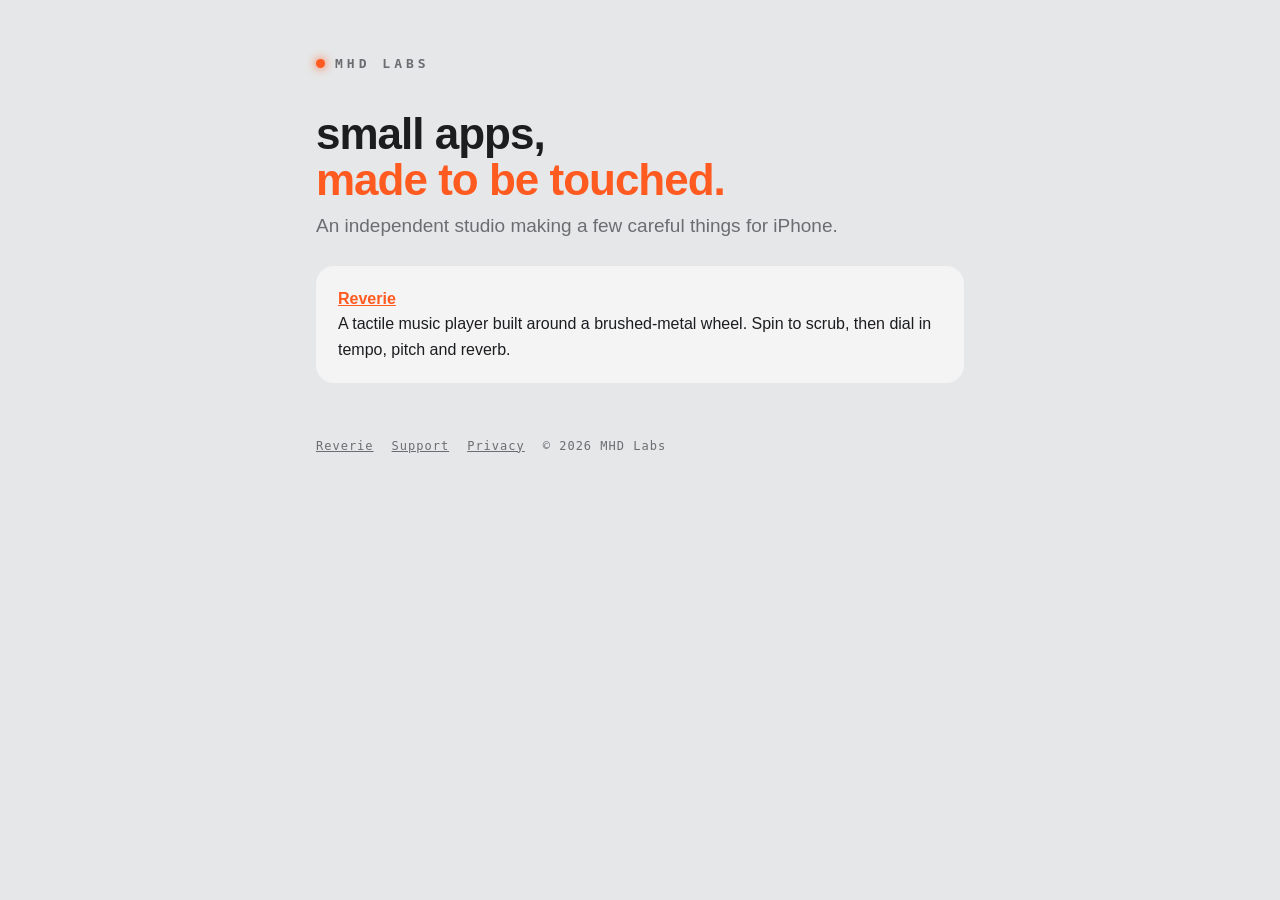
==== index.html @ e2fbaf2a "Add MHD Labs site with Reverie support and privacy pages Co-Authored-By: Claude Opus 5.5 <noreply@an" ====
<!doctype html><html lang="en"><head><meta charset="utf-8"><meta name="viewport" content="width=device-width,initial-scale=1"><link rel="stylesheet" href="/style.css"><title>MHD Labs</title><meta name="description" content="Small, tactile apps by MHD Labs."></head><body><main>
<a class="brand" href="/"><i></i>MHD Labs</a>
<h1>small apps,<br><em>made to be touched.</em></h1>
<p class="lede">An independent studio making a few careful things for iPhone.</p>
<div class="card"><div><b><a href="/reverie/">Reverie</a></b>A tactile music player built around a brushed-metal wheel. Spin to scrub, then dial in tempo, pitch and reverb.</div></div>
<footer><a href="/reverie/">Reverie</a><a href="/reverie/support">Support</a><a href="/reverie/privacy">Privacy</a><span>© 2026 MHD Labs</span></footer></main></body></html>
---- style.css ----
:root{--bg:#E6E7E8;--card:#F4F4F5;--ink:#1C1D1F;--dim:#6B6D70;--line:#D3D4D6;--accent:#FF5A1F}
@media (prefers-color-scheme:dark){:root{--bg:#141516;--card:#1E1F21;--ink:#ECEDED;--dim:#8A8C8F;--line:#2E3033}}
*{box-sizing:border-box}
body{margin:0;background:var(--bg);color:var(--ink);font:16px/1.6 -apple-system,BlinkMacSystemFont,"Helvetica Neue",sans-serif}
main{max-width:680px;margin:0 auto;padding:56px 16px 80px}
.brand{font:600 13px ui-monospace,"SF Mono",Menlo,monospace;letter-spacing:4px;text-transform:uppercase;color:var(--dim);display:flex;align-items:center;gap:10px;text-decoration:none}
.brand i{width:9px;height:9px;border-radius:50%;background:var(--accent);box-shadow:0 0 10px var(--accent)}
h1{font-size:44px;line-height:1.05;letter-spacing:-1px;margin:40px 0 8px}
h1 em{font-style:normal;color:var(--accent)}
h2{font:600 12px ui-monospace,"SF Mono",Menlo,monospace;letter-spacing:2px;text-transform:uppercase;color:var(--dim);margin:40px 0 8px}
p,li{color:var(--ink)}
.lede{font-size:19px;color:var(--dim);margin-top:0}
.card{background:var(--card);border-radius:18px;padding:4px 22px;margin-top:24px}
.card>div{padding:16px 0;border-top:1px solid var(--line)}
.card>div:first-child{border-top:0}
.card b{display:block}
a{color:var(--accent)}
.meta,footer{font:12px ui-monospace,"SF Mono",Menlo,monospace;color:var(--dim);letter-spacing:1px}
footer{margin-top:56px;display:flex;gap:18px;flex-wrap:wrap}
footer a{color:var(--dim)}
.btn{display:inline-block;margin-top:20px;background:var(--accent);color:#fff;text-decoration:none;font:600 13px ui-monospace,"SF Mono",Menlo,monospace;letter-spacing:1.5px;padding:14px 20px;border-radius:12px}
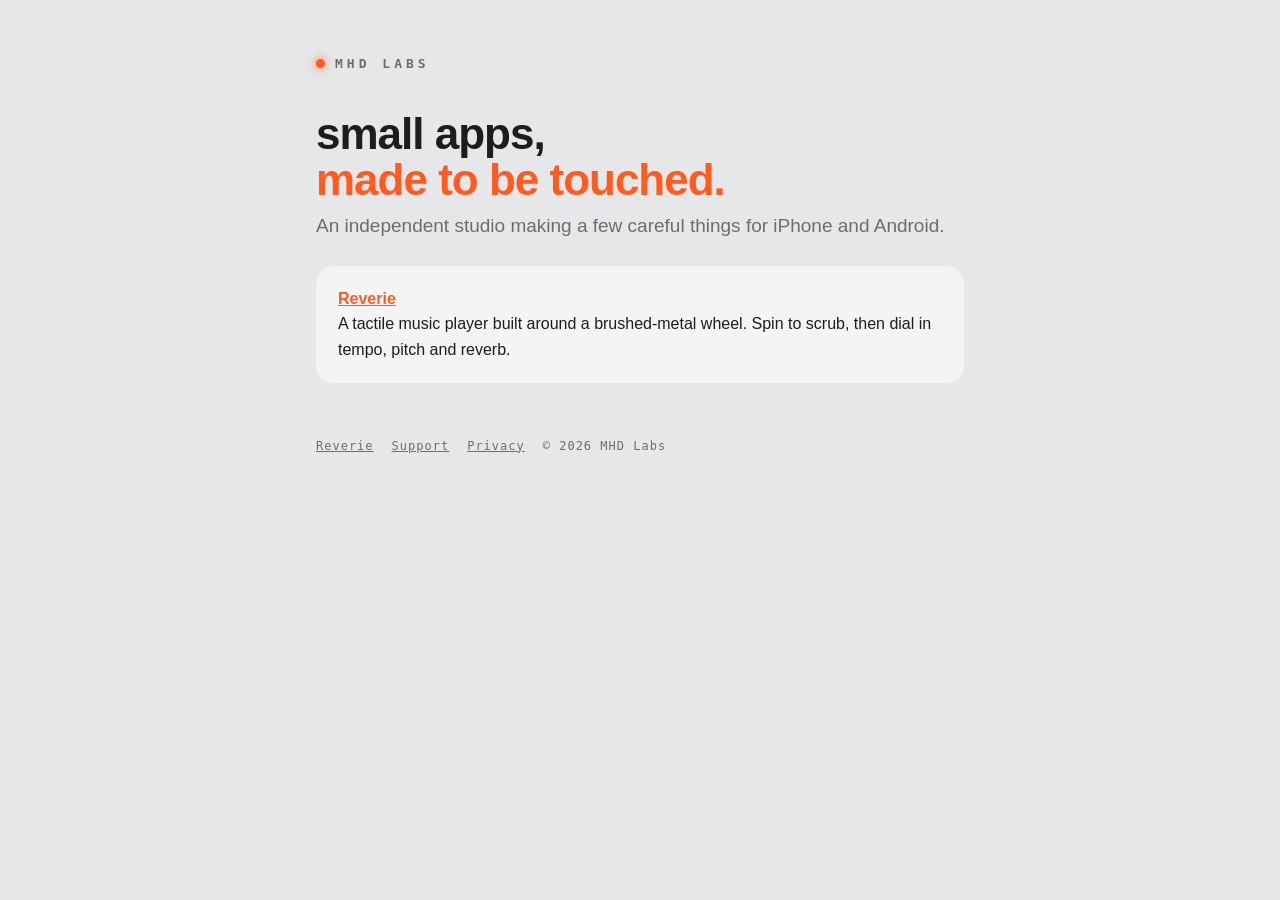
==== commit a96463b2: "Mention Reverie for Android across the site The home, Reverie, support and test-sounds pages now cov" ====
--- a/index.html
+++ b/index.html
@@ -1,6 +1,6 @@
 <!doctype html><html lang="en"><head><meta charset="utf-8"><meta name="viewport" content="width=device-width,initial-scale=1"><link rel="stylesheet" href="/style.css"><title>MHD Labs</title><meta name="description" content="Small, tactile apps by MHD Labs."></head><body><main>
 <a class="brand" href="/"><i></i>MHD Labs</a>
 <h1>small apps,<br><em>made to be touched.</em></h1>
-<p class="lede">An independent studio making a few careful things for iPhone.</p>
+<p class="lede">An independent studio making a few careful things for iPhone and Android.</p>
 <div class="card"><div><b><a href="/reverie/">Reverie</a></b>A tactile music player built around a brushed-metal wheel. Spin to scrub, then dial in tempo, pitch and reverb.</div></div>
 <footer><a href="/reverie/">Reverie</a><a href="/reverie/support">Support</a><a href="/reverie/privacy">Privacy</a><span>© 2026 MHD Labs</span></footer></main></body></html>
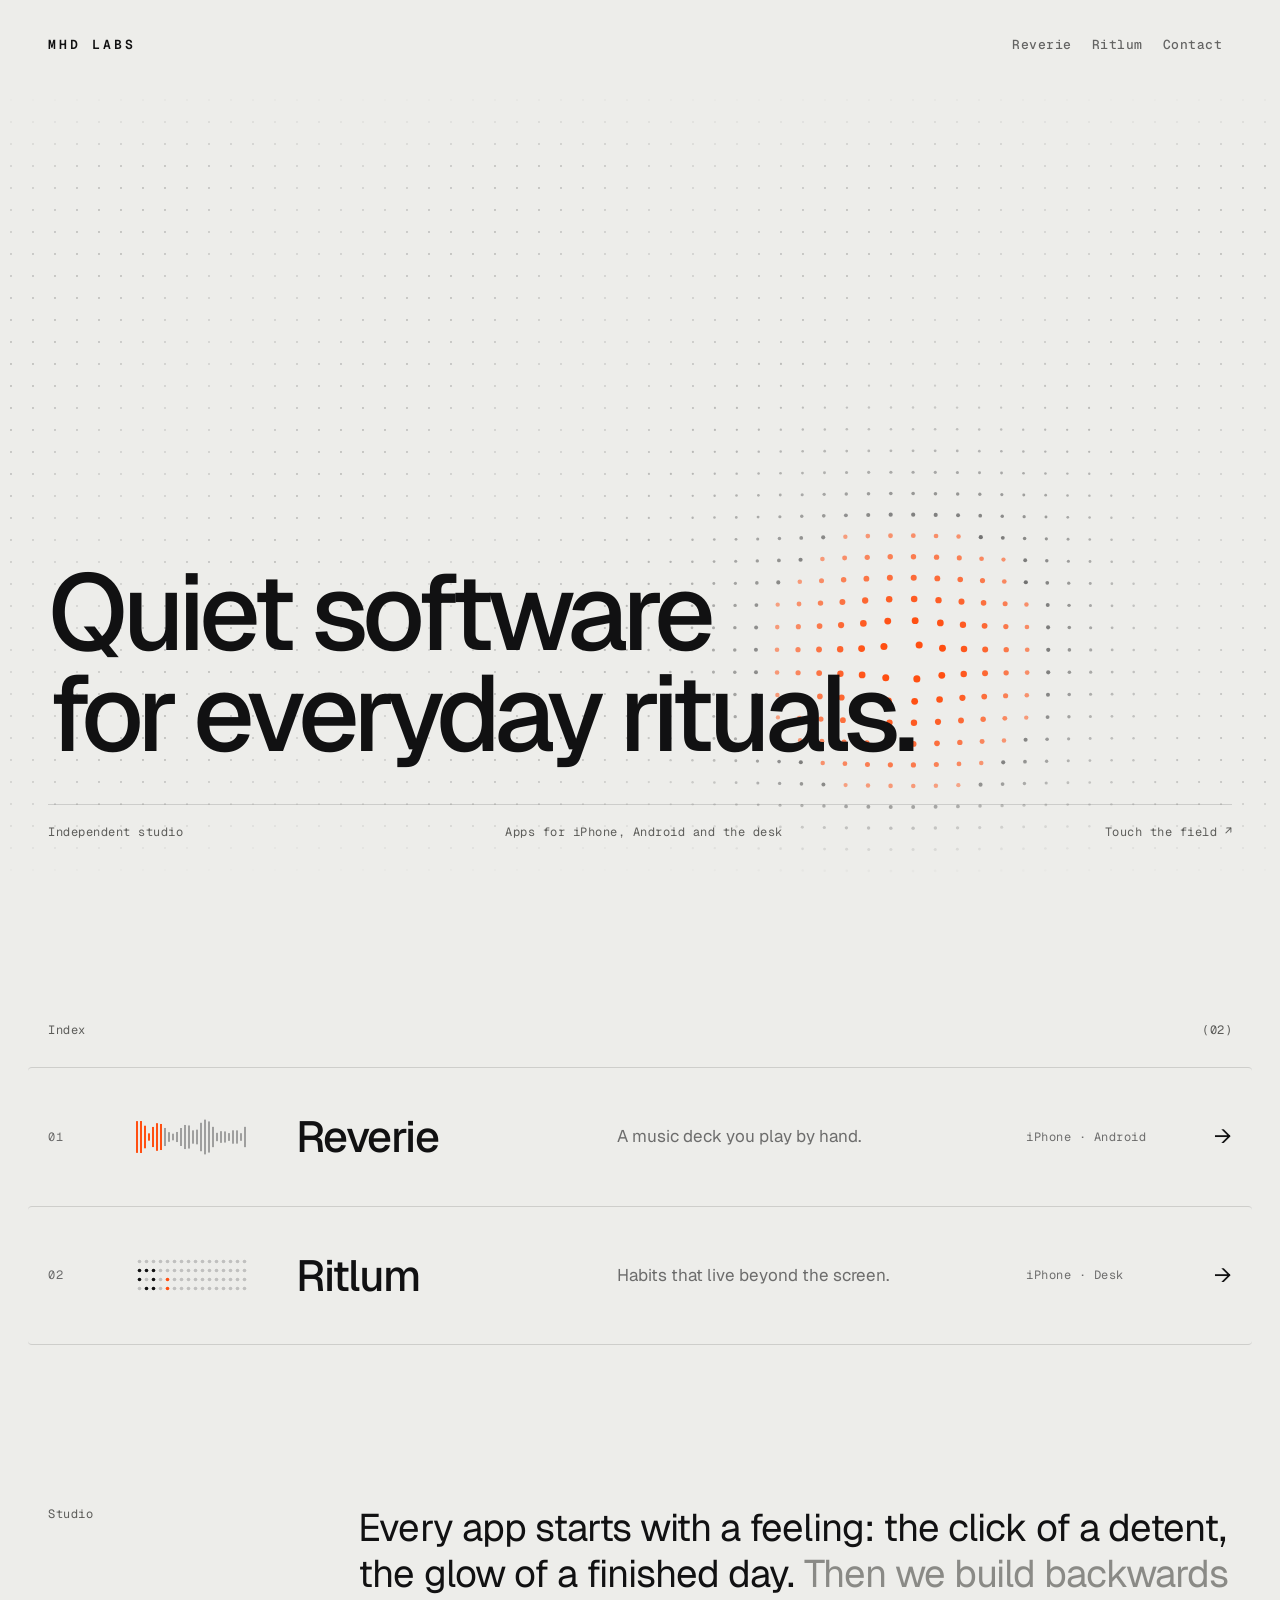
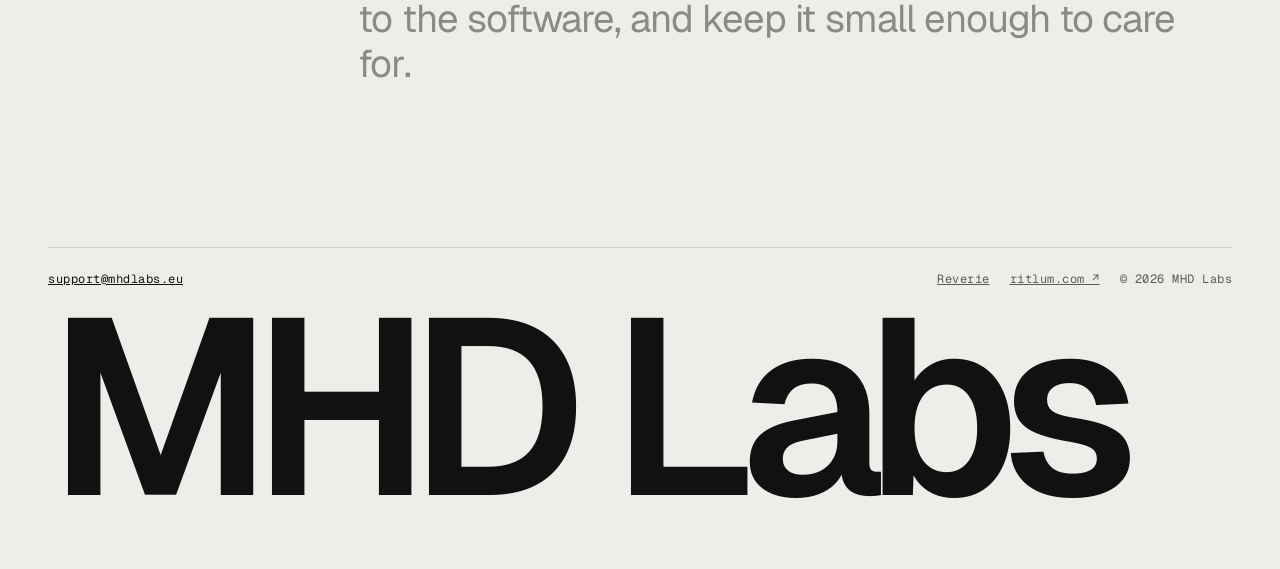
==== commit 4a0121eb: "Redesign the site with a studio landing page and pages for Reverie and Ritlum The landing page gets " ====
--- a/index.html
+++ b/index.html
@@ -1,6 +1,84 @@
-<!doctype html><html lang="en"><head><meta charset="utf-8"><meta name="viewport" content="width=device-width,initial-scale=1"><link rel="stylesheet" href="/style.css"><title>MHD Labs</title><meta name="description" content="Small, tactile apps by MHD Labs."></head><body><main>
-<a class="brand" href="/"><i></i>MHD Labs</a>
-<h1>small apps,<br><em>made to be touched.</em></h1>
-<p class="lede">An independent studio making a few careful things for iPhone and Android.</p>
-<div class="card"><div><b><a href="/reverie/">Reverie</a></b>A tactile music player built around a brushed-metal wheel. Spin to scrub, then dial in tempo, pitch and reverb.</div></div>
-<footer><a href="/reverie/">Reverie</a><a href="/reverie/support">Support</a><a href="/reverie/privacy">Privacy</a><span>© 2026 MHD Labs</span></footer></main></body></html>
+<!doctype html>
+<html lang="en">
+<head>
+<meta charset="utf-8">
+<meta name="viewport" content="width=device-width,initial-scale=1">
+<title>MHD Labs</title>
+<meta name="description" content="MHD Labs is an independent studio making Reverie and Ritlum.">
+<link rel="preconnect" href="https://fonts.googleapis.com">
+<link rel="preconnect" href="https://fonts.gstatic.com" crossorigin>
+<link rel="stylesheet" href="https://fonts.googleapis.com/css2?family=Geist:wght@300..700&family=Geist+Mono:wght@400..600&display=swap">
+<link rel="stylesheet" href="/style.css">
+<script src="/site.js" defer></script>
+</head>
+<body>
+
+<header class="wrap top">
+  <a class="crumbs" href="/">MHD Labs</a>
+  <nav class="nav">
+    <a href="/reverie/">Reverie</a>
+    <a href="/ritlum/">Ritlum</a>
+    <a href="#contact">Contact</a>
+  </nav>
+</header>
+
+<main>
+  <section class="field-hero">
+    <div class="field"><canvas data-draw="field" aria-hidden="true"></canvas></div>
+    <div class="wrap">
+      <h1 class="display">
+        <span class="line"><span>Quiet software</span></span>
+        <span class="line"><span>for everyday rituals.</span></span>
+      </h1>
+      <div class="hero-meta mono fade">
+        <span>Independent studio</span>
+        <span>Apps for iPhone, Android and the desk</span>
+        <span>Touch the field ↗</span>
+      </div>
+    </div>
+  </section>
+
+  <section class="wrap section">
+    <div class="label label-row"><span>Index</span><span>(02)</span></div>
+    <div>
+      <a class="row" href="/reverie/">
+        <span class="mono dim">01</span>
+        <span class="hide-sm"><canvas data-draw="wave" aria-hidden="true"></canvas></span>
+        <span class="name">Reverie</span>
+        <span class="desc dim hide-sm">A music deck you play by hand.</span>
+        <span class="mono dim hide-sm">iPhone · Android</span>
+        <span class="arrow" aria-hidden="true">→</span>
+      </a>
+      <a class="row" href="/ritlum/">
+        <span class="mono dim">02</span>
+        <span class="hide-sm"><canvas data-draw="grid" aria-hidden="true"></canvas></span>
+        <span class="name">Ritlum</span>
+        <span class="desc dim hide-sm">Habits that live beyond the screen.</span>
+        <span class="mono dim hide-sm">iPhone · Desk</span>
+        <span class="arrow" aria-hidden="true">→</span>
+      </a>
+    </div>
+  </section>
+
+  <section class="wrap statement">
+    <span class="label">Studio</span>
+    <div class="body">
+      <p class="big">Every app starts with a feeling: the click of a detent, the glow of a finished day. <span class="soft">Then we build backwards to the software, and keep it small enough to care for.</span></p>
+    </div>
+  </section>
+</main>
+
+<footer id="contact" class="wrap foot">
+  <div class="foot-bar mono">
+    <a href="mailto:support@mhdlabs.eu" style="color: var(--ink)">support@mhdlabs.eu</a>
+    <div class="links">
+      <a href="/reverie/">Reverie</a>
+      <a href="https://ritlum.com">ritlum.com ↗</a>
+      <span>© 2026 MHD Labs</span>
+    </div>
+  </div>
+  <div class="wordmark" aria-hidden="true">MHD Labs</div>
+</footer>
+
+</body>
+</html>
--- a/style.css
+++ b/style.css
@@ -1,21 +1,135 @@
-:root{--bg:#E6E7E8;--card:#F4F4F5;--ink:#1C1D1F;--dim:#6B6D70;--line:#D3D4D6;--accent:#FF5A1F}
-@media (prefers-color-scheme:dark){:root{--bg:#141516;--card:#1E1F21;--ink:#ECEDED;--dim:#8A8C8F;--line:#2E3033}}
+:root{--bg:#EDEDEA;--ink:#111112;--ink-2:#4A4A47;--dim:#5C5C59;--faint:#8A8A86;--line:rgba(17,17,18,.14);--max:1360px;--pad:clamp(16px,4vw,48px);--ease:cubic-bezier(.2,.75,.1,1);--sans:Geist,-apple-system,BlinkMacSystemFont,"Helvetica Neue",sans-serif;--mono:"Geist Mono",ui-monospace,"SF Mono",Menlo,monospace}
 *{box-sizing:border-box}
-body{margin:0;background:var(--bg);color:var(--ink);font:16px/1.6 -apple-system,BlinkMacSystemFont,"Helvetica Neue",sans-serif}
-main{max-width:680px;margin:0 auto;padding:56px 16px 80px}
-.brand{font:600 13px ui-monospace,"SF Mono",Menlo,monospace;letter-spacing:4px;text-transform:uppercase;color:var(--dim);display:flex;align-items:center;gap:10px;text-decoration:none}
-.brand i{width:9px;height:9px;border-radius:50%;background:var(--accent);box-shadow:0 0 10px var(--accent)}
-h1{font-size:44px;line-height:1.05;letter-spacing:-1px;margin:40px 0 8px}
-h1 em{font-style:normal;color:var(--accent)}
-h2{font:600 12px ui-monospace,"SF Mono",Menlo,monospace;letter-spacing:2px;text-transform:uppercase;color:var(--dim);margin:40px 0 8px}
-p,li{color:var(--ink)}
-.lede{font-size:19px;color:var(--dim);margin-top:0}
-.card{background:var(--card);border-radius:18px;padding:4px 22px;margin-top:24px}
-.card>div{padding:16px 0;border-top:1px solid var(--line)}
-.card>div:first-child{border-top:0}
-.card b{display:block}
-a{color:var(--accent)}
-.meta,footer{font:12px ui-monospace,"SF Mono",Menlo,monospace;color:var(--dim);letter-spacing:1px}
-footer{margin-top:56px;display:flex;gap:18px;flex-wrap:wrap}
-footer a{color:var(--dim)}
-.btn{display:inline-block;margin-top:20px;background:var(--accent);color:#fff;text-decoration:none;font:600 13px ui-monospace,"SF Mono",Menlo,monospace;letter-spacing:1.5px;padding:14px 20px;border-radius:12px}
+html{-webkit-text-size-adjust:100%;scroll-behavior:smooth}
+body{margin:0;background:var(--bg);color:var(--ink);font:16px/1.6 var(--sans);overflow-x:hidden}
+a{color:var(--ink)}
+img{max-width:100%}
+:focus-visible{outline:2px solid var(--ink);outline-offset:3px}
+
+.wrap{max-width:var(--max);margin:0 auto;padding:0 var(--pad)}
+.mono,.label{font:12px/1.5 var(--mono);letter-spacing:.5px}
+.label{color:var(--dim)}
+.label-row{display:flex;justify-content:space-between;gap:12px;margin-bottom:28px}
+
+.top{display:flex;flex-wrap:wrap;align-items:center;justify-content:space-between;gap:12px;padding-top:24px;padding-bottom:24px}
+.crumbs{display:flex;gap:10px;font:600 13px var(--mono);letter-spacing:3px;text-transform:uppercase}
+.crumbs a,a.crumbs{text-decoration:none}
+.crumbs .up{opacity:.55}
+.crumbs .sep{opacity:.3}
+.nav{display:flex;flex-wrap:wrap;font:500 13px var(--mono);letter-spacing:.5px}
+.nav a{text-decoration:none;padding:12px 10px;opacity:.62;transition:opacity .2s}
+.nav a:hover{opacity:1}
+
+.display{margin:0;font-size:clamp(44px,8.4vw,132px);line-height:.94;letter-spacing:-.055em;font-weight:500}
+.line{display:block;overflow:hidden;padding-bottom:.08em;margin-bottom:-.08em}
+.line>span{display:inline-block;animation:rise 1.1s var(--ease) both}
+.line:nth-child(2)>span{animation-delay:.12s}
+.fade{animation:fade 1s var(--ease) .6s both}
+@keyframes rise{from{transform:translateY(110%)}to{transform:none}}
+@keyframes fade{from{opacity:0;transform:translateY(8px)}to{opacity:1;transform:none}}
+.lede{margin:32px 0 0;max-width:540px;font-size:19px;line-height:1.5;color:var(--ink-2)}
+.hero{padding-top:clamp(64px,10vw,140px)}
+.hero .label{margin:0 0 28px}
+
+.field-hero{position:relative;display:flex;flex-direction:column;justify-content:flex-end;min-height:clamp(620px,88vh,840px)}
+.field-hero>.wrap{position:relative;z-index:1;width:100%;pointer-events:none}
+.field{position:absolute;inset:0;-webkit-mask-image:linear-gradient(to bottom,transparent,#000 10%,#000 86%,transparent);mask-image:linear-gradient(to bottom,transparent,#000 10%,#000 86%,transparent)}
+.field canvas{position:absolute;inset:0;width:100%;height:100%;display:block;touch-action:pan-y;cursor:crosshair}
+.hero-meta{display:flex;flex-wrap:wrap;justify-content:space-between;gap:12px 16px;margin-top:40px;padding:18px 0 40px;border-top:1px solid var(--line);color:var(--dim)}
+
+.section{padding-top:140px}
+.row{display:grid;grid-template-columns:64px 136px minmax(0,1fr) minmax(0,1.3fr) 150px 32px;align-items:center;column-gap:24px;padding:34px 20px;margin:0 -20px;border-top:1px solid var(--line);text-decoration:none;border-radius:4px;transition:background .45s var(--ease),color .45s var(--ease)}
+.row:last-child{border-bottom:1px solid var(--line)}
+.row:hover{background:var(--ink);color:var(--bg)}
+.row .name{font-size:clamp(30px,3.4vw,44px);letter-spacing:-.035em;font-weight:500}
+.row .desc{font-size:17px;line-height:1.45}
+.row .dim{opacity:.58}
+.row canvas{display:block;width:112px;height:36px}
+.arrow{font-size:22px;text-align:right;transition:transform .45s var(--ease)}
+.row:hover .arrow{transform:translateX(6px)}
+
+.statement{display:flex;flex-wrap:wrap;gap:32px;padding-top:160px}
+.statement>.label{flex:1 1 200px}
+.statement>.body{flex:4 1 560px;min-width:0}
+.big{margin:0;font-size:clamp(26px,3vw,40px);line-height:1.18;letter-spacing:-.025em;font-weight:400}
+.big .soft{color:var(--faint)}
+
+.feat{display:grid;grid-template-columns:64px minmax(0,1fr) minmax(0,1.4fr);column-gap:24px;row-gap:8px;padding:34px 0;border-top:1px solid var(--line)}
+.feat:last-child{border-bottom:1px solid var(--line)}
+.feat .num{color:var(--dim);padding-top:10px}
+.feat h3{margin:0;font-size:clamp(26px,2.8vw,36px);letter-spacing:-.03em;font-weight:500;line-height:1.15}
+.feat p{margin:0;font-size:17px;line-height:1.55;color:var(--ink-2)}
+
+.go-list{margin-top:64px}
+.go{display:flex;justify-content:space-between;align-items:center;gap:16px;padding:30px 20px;margin:0 -20px;border-top:1px solid var(--line);text-decoration:none;border-radius:4px;transition:background .45s var(--ease),color .45s var(--ease)}
+.go:last-child{border-bottom:1px solid var(--line)}
+.go:hover{background:var(--ink);color:var(--bg)}
+.go span:first-child{font-size:clamp(26px,2.8vw,36px);letter-spacing:-.03em;font-weight:500}
+.go:hover .arrow{transform:translate(4px,-4px)}
+
+.instrument{padding-top:clamp(56px,8vw,104px)}
+.instrument .frame{border-top:1px solid var(--line);border-bottom:1px solid var(--line)}
+.instrument canvas{display:block;width:100%}
+.habits{height:300px;margin:20px 0}
+.deck{display:grid;grid-template-columns:minmax(0,1.05fr) minmax(0,1fr);grid-template-areas:"wheel tape" "wheel keys";align-items:end;column-gap:clamp(32px,6vw,96px);row-gap:28px;padding:clamp(32px,5vw,56px) 0;border-top:1px solid var(--line);border-bottom:1px solid var(--line)}
+.deck .wheel{grid-area:wheel;align-self:center;justify-self:center;width:100%;max-width:540px;aspect-ratio:1;touch-action:none;cursor:grab}
+.deck .wheel:active{cursor:grabbing}
+.deck .tape{grid-area:tape;height:200px}
+.keys{grid-area:keys;display:grid;grid-template-columns:repeat(4,minmax(0,1fr));gap:12px}
+.key.play .k{height:30px;display:flex;align-items:center}
+.key.play .i-pause,.key.play[aria-pressed="true"] .i-play{display:none}
+.key.play[aria-pressed="true"] .i-pause{display:block}
+.key.play[aria-pressed="false"]{border-color:var(--ink)}
+.key{appearance:none;display:flex;flex-direction:column;align-items:flex-start;gap:4px;min-width:0;padding:16px 14px 14px;border:1px solid rgba(17,17,18,.22);border-radius:4px;background:transparent;color:var(--ink);font:inherit;text-align:left;cursor:pointer;transition:background .3s var(--ease),color .3s var(--ease),border-color .3s var(--ease)}
+.key:hover{border-color:var(--ink)}
+.key .k{font-size:30px;line-height:1;font-weight:500;letter-spacing:-.02em;margin-bottom:10px}
+.key output{opacity:.6}
+.key[aria-pressed="true"]{background:var(--ink);color:var(--bg);border-color:var(--ink)}
+.hint{display:flex;flex-wrap:wrap;justify-content:space-between;gap:12px;margin:14px 0 0;color:var(--dim)}
+
+.reel{overflow:hidden;padding:8px 0 48px;-webkit-mask-image:linear-gradient(to right,transparent,#000 6%,#000 94%,transparent);mask-image:linear-gradient(to right,transparent,#000 6%,#000 94%,transparent)}
+.strip{display:flex;width:max-content;margin:0;padding:0;list-style:none;animation:drift 80s linear infinite}
+.reel:hover .strip{animation-play-state:paused}
+@keyframes drift{from{transform:translateX(0)}to{transform:translateX(-50%)}}
+.shot{flex:none;width:clamp(200px,21vw,280px);margin:0;padding-right:clamp(16px,2vw,28px);display:flex;flex-direction:column;gap:16px}
+.shot img{display:block;width:100%;height:auto;border-radius:clamp(26px,2.7vw,38px);box-shadow:0 1px 0 rgba(17,17,18,.06),0 28px 56px -32px rgba(17,17,18,.45);transition:transform .6s var(--ease)}
+.shot:hover img{transform:translateY(-8px)}
+.shot figcaption{display:flex;gap:12px;color:var(--dim)}
+.shot figcaption span:last-child{color:var(--ink)}
+
+.foot{padding-top:160px}
+.foot-bar{display:flex;flex-wrap:wrap;justify-content:space-between;gap:16px;padding:22px 0;border-top:1px solid var(--line);color:var(--dim)}
+.foot-bar a{color:var(--dim)}
+.foot-bar .links{display:flex;flex-wrap:wrap;gap:20px}
+.wordmark{font-size:clamp(84px,19.5vw,280px);line-height:.78;letter-spacing:-.07em;font-weight:600;white-space:nowrap;margin-bottom:-.06em;user-select:none}
+.wordmark.app{font-size:clamp(96px,23vw,330px)}
+
+main.doc{max-width:760px;margin:0 auto;padding:0 var(--pad) 80px}
+main.doc .top{padding-left:0;padding-right:0}
+main.doc h1{margin:clamp(48px,8vw,96px) 0 12px;font-size:clamp(44px,7vw,80px);line-height:.96;letter-spacing:-.05em;font-weight:500}
+main.doc h1 em{font-style:normal}
+main.doc h2{margin:56px 0 12px;font:500 12px var(--mono);letter-spacing:.5px;color:var(--dim)}
+main.doc p,main.doc li{color:var(--ink-2)}
+main.doc .lede{margin-top:16px}
+.meta{font:12px/1.6 var(--mono);letter-spacing:.5px;color:var(--dim)}
+.card{border-top:1px solid var(--line);margin-top:16px}
+.card>div{padding:20px 0;border-bottom:1px solid var(--line);color:var(--ink-2)}
+.card b{display:block;color:var(--ink);font-weight:500;margin-bottom:4px}
+.btn{display:inline-flex;align-items:center;min-height:48px;margin-top:24px;padding:0 22px;border-radius:4px;background:var(--ink);color:var(--bg);text-decoration:none;font:500 13px var(--mono);letter-spacing:.5px}
+main.doc footer{display:flex;flex-wrap:wrap;gap:20px;margin-top:80px;padding-top:22px;border-top:1px solid var(--line);font:12px var(--mono);letter-spacing:.5px;color:var(--dim)}
+main.doc footer a{color:var(--dim)}
+
+@media (max-width:600px){.nav .hide-sm{display:none}}
+@media (max-width:860px){
+  .deck{grid-template-columns:minmax(0,1fr);grid-template-areas:"tape" "wheel" "keys";align-items:stretch}
+  .deck .wheel{max-width:min(100%,420px)}
+  .deck .tape{height:150px}
+  .row{grid-template-columns:40px minmax(0,1fr) 32px;row-gap:10px}
+  .row .hide-sm{display:none}
+  .feat{grid-template-columns:40px minmax(0,1fr)}
+  .feat p{grid-column:2}
+}
+@media (prefers-reduced-motion:reduce){
+  .line>span,.fade,.strip{animation:none}
+  .reel{overflow-x:auto}
+}
